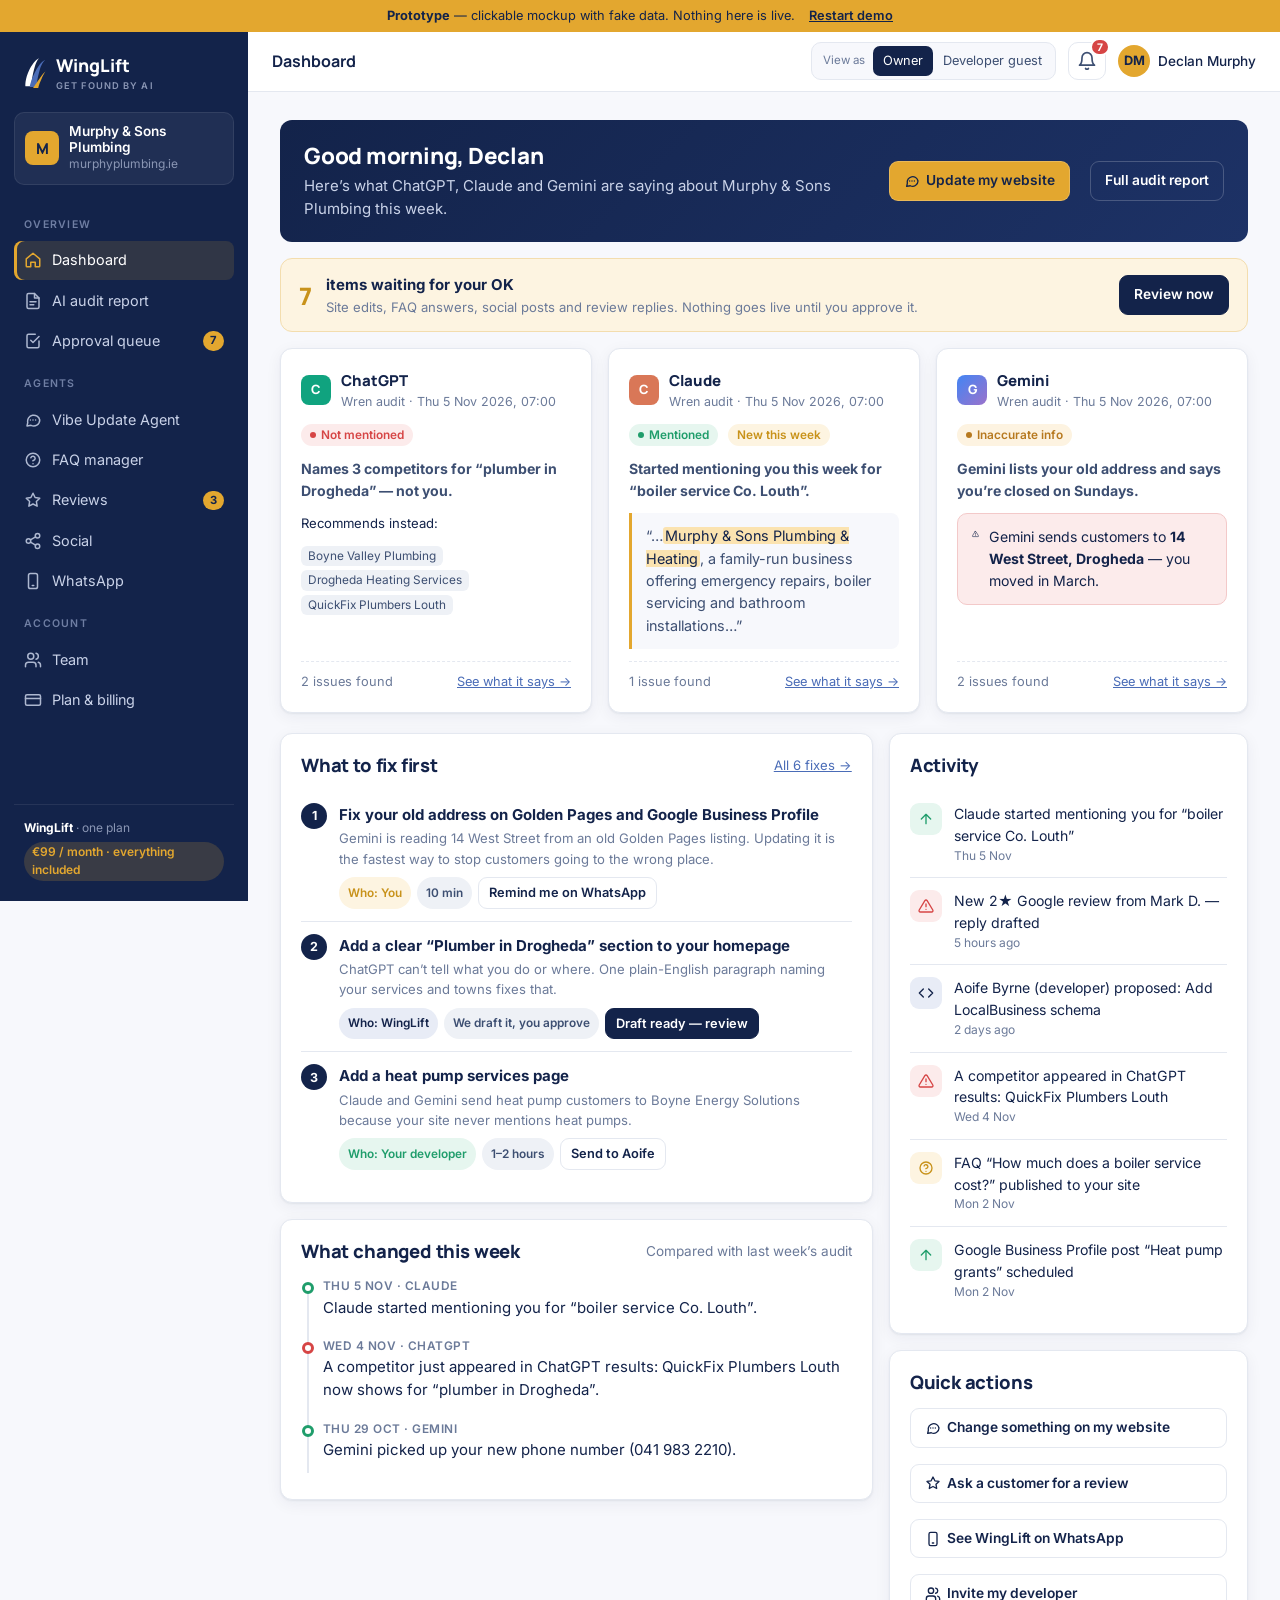
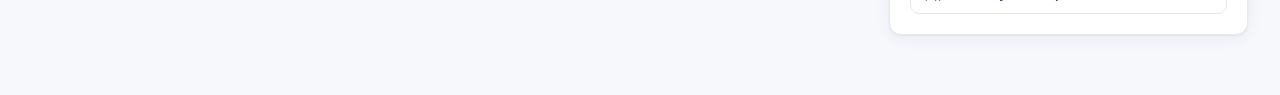
==== index.html @ 575d3818 "WingLift dashboard prototype (moved from winglift-website) Co-Authored-By: Devin AI <158243242+devin" ====
<!DOCTYPE html>
<html lang="en">
<head>
<meta charset="UTF-8">
<meta name="viewport" content="width=device-width, initial-scale=1.0">
<title>WingLift Dashboard — Prototype</title>
<meta name="robots" content="noindex, nofollow">
<meta name="description" content="Clickable prototype of the WingLift business-owner dashboard. Fake data, no backend.">
<link rel="preconnect" href="https://fonts.googleapis.com">
<link rel="stylesheet" href="https://fonts.googleapis.com/css2?family=Inter:ital,wght@0,300;0,400;0,500;0,600;0,700;1,400&family=Manrope:wght@600;700;800&display=swap">
<link rel="icon" href="data:,">
<link rel="stylesheet" href="styles.css">
</head>
<body>

<div class="proto-banner">
  <strong>Prototype</strong> — clickable mockup with fake data. Nothing here is live.
  <a href="#/home" data-reset>Restart demo</a>
</div>

<div class="shell">
  <aside class="sidebar" id="sidebar">
    <a href="#/home" class="brand">
      <svg viewBox="0 0 56 72" xmlns="http://www.w3.org/2000/svg" aria-hidden="true">
        <path d="M8 68 C8 68 6 52 18 28 C26 12 36 4 40 2 C40 2 34 8 30 22 C24 42 22 62 22 68 Z" fill="#FFFFFF"/>
        <path d="M18 70 C18 70 20 54 32 32 C40 16 50 8 54 6 C54 6 46 14 42 28 C36 48 34 66 34 70 Z" fill="#4A6CB7"/>
        <path d="M26 72 C26 72 34 60 44 46 C50 38 56 32 56 32 C56 32 50 40 46 50 C40 62 38 72 38 72 Z" fill="#E3A72F"/>
      </svg>
      <span>
        <span class="brand-word">WingLift</span>
        <span class="brand-tag">Get found by AI</span>
      </span>
    </a>

    <div class="biz-switch">
      <div class="biz-avatar">M</div>
      <div>
        <div class="biz-name">Murphy &amp; Sons Plumbing</div>
        <div class="biz-site">murphyplumbing.ie</div>
      </div>
    </div>

    <nav class="side-nav" id="sideNav"></nav>

    <div class="side-foot" id="sideFoot"></div>
  </aside>

  <div class="main">
    <header class="topbar">
      <button class="icon-btn menu-btn" id="menuBtn" aria-label="Open menu">
        <svg width="20" height="20" viewBox="0 0 24 24" fill="none" stroke="currentColor" stroke-width="2" stroke-linecap="round"><path d="M3 6h18M3 12h18M3 18h18"/></svg>
      </button>
      <div class="topbar-title" id="topbarTitle">Dashboard</div>
      <div class="topbar-right">
        <div class="role-switch" role="group" aria-label="View as">
          <span class="role-label">View as</span>
          <button data-role="owner" class="active">Owner</button>
          <button data-role="dev">Developer guest</button>
        </div>
        <a href="#/approvals" class="icon-btn bell owner-only" aria-label="Pending approvals">
          <svg width="20" height="20" viewBox="0 0 24 24" fill="none" stroke="currentColor" stroke-width="2" stroke-linecap="round" stroke-linejoin="round"><path d="M18 8a6 6 0 0 0-12 0c0 7-3 9-3 9h18s-3-2-3-9"/><path d="M13.7 21a2 2 0 0 1-3.4 0"/></svg>
          <span class="dot-badge" data-badge="approvals"></span>
        </a>
        <div class="user-chip" id="userChip"></div>
      </div>
    </header>

    <main class="content" id="app" tabindex="-1"></main>
  </div>
</div>

<div class="modal-backdrop" id="modal" hidden>
  <div class="modal" role="dialog" aria-modal="true" id="modalBody"></div>
</div>
<div class="toast-wrap" id="toasts" aria-live="polite"></div>

<script src="data.js"></script>
<script src="app.js"></script>
</body>
</html>
---- styles.css ----
/* WingLift dashboard prototype — brand: navy #13234A, gold #E3A72F, Inter + Manrope */
:root {
  --navy: #13234A;
  --navy-80: #2B3D6B;
  --navy-deep: #0D1830;
  --steel: #4A6CB7;
  --gold: #E3A72F;
  --gold-dk: #C8921A;
  --gold-soft: #FDF4E1;
  --bg: #FFFFFF;
  --surface: #F7F8FC;
  --border: #E4E8F0;
  --muted: #6B7A99;
  --fg: #13234A;
  --fg-soft: #3D4F72;
  --green: #1F9D6B;
  --green-soft: #E6F6EF;
  --red: #D64545;
  --red-soft: #FCEBEB;
  --amber: #B7791F;
  --amber-soft: #FDF3E1;
  --grey-soft: #EEF1F6;
  --radius: 12px;
  --shadow: 0 1px 2px rgba(19,35,74,.06), 0 4px 16px rgba(19,35,74,.06);
  --sidebar-w: 248px;
}

*, *::before, *::after { box-sizing: border-box; margin: 0; padding: 0; }
html, body { height: 100%; }
body {
  font-family: 'Inter', system-ui, sans-serif;
  font-size: 15px;
  line-height: 1.55;
  color: var(--fg);
  background: var(--surface);
  -webkit-font-smoothing: antialiased;
}
h1, h2, h3, h4 { font-family: 'Manrope', sans-serif; letter-spacing: -0.01em; line-height: 1.25; }
h1 { font-size: 1.6rem; font-weight: 800; }
h2 { font-size: 1.15rem; font-weight: 800; }
h3 { font-size: 1rem; font-weight: 700; }
a { color: var(--steel); }
button { font: inherit; cursor: pointer; }
input, textarea, select { font: inherit; color: inherit; }
[hidden] { display: none !important; }

/* ── Prototype banner ── */
.proto-banner {
  background: var(--gold);
  color: var(--navy);
  font-size: .8rem;
  text-align: center;
  padding: 6px 12px;
  position: sticky; top: 0; z-index: 60;
}
.proto-banner a { color: var(--navy); font-weight: 600; margin-left: 10px; }

/* ── Shell ── */
.shell { display: flex; min-height: calc(100vh - 31px); }
.sidebar {
  width: var(--sidebar-w);
  flex-shrink: 0;
  background: var(--navy);
  color: #fff;
  display: flex; flex-direction: column;
  padding: 20px 14px;
  position: sticky; top: 31px;
  height: calc(100vh - 31px);
  overflow-y: auto;
}
.brand { display: flex; align-items: center; gap: 10px; color: #fff; text-decoration: none; padding: 0 8px 18px; }
.brand svg { width: 24px; height: 31px; }
.brand-word { font-family: 'Manrope', sans-serif; font-weight: 800; font-size: 1.1rem; display: block; }
.brand-tag { font-size: .58rem; letter-spacing: .12em; text-transform: uppercase; color: #8A96B4; font-weight: 600; display: block; }
.biz-switch {
  display: flex; gap: 10px; align-items: center;
  background: rgba(255,255,255,.06);
  border: 1px solid rgba(255,255,255,.08);
  border-radius: 10px; padding: 10px; margin-bottom: 18px;
}
.biz-avatar {
  width: 34px; height: 34px; border-radius: 8px;
  background: var(--gold); color: var(--navy);
  font-family: 'Manrope', sans-serif; font-weight: 800;
  display: grid; place-items: center; flex-shrink: 0;
}
.biz-name { font-size: .85rem; font-weight: 600; line-height: 1.2; }
.biz-site { font-size: .75rem; color: #8A96B4; }
.side-nav { display: flex; flex-direction: column; gap: 2px; flex: 1; }
.side-nav .group { font-size: .66rem; letter-spacing: .12em; text-transform: uppercase; color: #6F7EA3; padding: 14px 10px 6px; font-weight: 600; }
.side-nav a {
  display: flex; align-items: center; gap: 10px;
  color: #C9D2E8; text-decoration: none;
  padding: 8px 10px; border-radius: 8px; font-size: .9rem;
}
.side-nav a svg { width: 18px; height: 18px; flex-shrink: 0; opacity: .85; }
.side-nav a:hover { background: rgba(255,255,255,.06); color: #fff; }
.side-nav a.active { background: rgba(227,167,47,.14); color: #fff; box-shadow: inset 3px 0 0 var(--gold); }
.side-nav a.active svg { color: var(--gold); opacity: 1; }
.side-nav .count {
  margin-left: auto; background: var(--gold); color: var(--navy);
  font-size: .7rem; font-weight: 700; border-radius: 99px; padding: 1px 7px; min-width: 20px; text-align: center;
}
.side-nav .count:empty, .side-nav .count[data-zero] { display: none; }
.side-foot { font-size: .75rem; color: #8A96B4; padding: 14px 10px 0; border-top: 1px solid rgba(255,255,255,.08); margin-top: 14px; }
.side-foot strong { color: #fff; }
.side-foot .plan-pill { display: inline-block; background: rgba(227,167,47,.18); color: var(--gold); border-radius: 99px; padding: 1px 8px; font-weight: 600; margin-top: 4px; }

.main { flex: 1; min-width: 0; display: flex; flex-direction: column; }
.topbar {
  height: 60px; background: #fff; border-bottom: 1px solid var(--border);
  display: flex; align-items: center; gap: 12px; padding: 0 24px;
  position: sticky; top: 31px; z-index: 40;
}
.topbar-title { font-family: 'Manrope', sans-serif; font-weight: 700; font-size: 1rem; }
.topbar-right { margin-left: auto; display: flex; align-items: center; gap: 12px; }
.icon-btn {
  position: relative; width: 38px; height: 38px; border-radius: 10px;
  display: grid; place-items: center; border: 1px solid var(--border);
  background: #fff; color: var(--fg-soft); text-decoration: none;
}
.icon-btn:hover { background: var(--surface); }
.menu-btn { display: none; }
.dot-badge {
  position: absolute; top: -5px; right: -5px;
  background: var(--red); color: #fff; font-size: .65rem; font-weight: 700;
  border-radius: 99px; min-width: 18px; height: 18px; padding: 0 5px;
  display: grid; place-items: center; border: 2px solid #fff;
}
.dot-badge[data-zero] { display: none; }
.role-switch { display: flex; align-items: center; background: var(--surface); border: 1px solid var(--border); border-radius: 10px; padding: 3px; }
.role-label { font-size: .72rem; color: var(--muted); padding: 0 8px; }
.role-switch button { border: 0; background: transparent; padding: 5px 10px; border-radius: 7px; font-size: .8rem; color: var(--fg-soft); }
.role-switch button.active { background: var(--navy); color: #fff; }
.user-chip { display: flex; align-items: center; gap: 8px; font-size: .85rem; font-weight: 500; }
.user-chip .av { width: 32px; height: 32px; border-radius: 50%; display: grid; place-items: center; font-weight: 700; font-size: .8rem; }

.content { padding: 28px 32px 60px; max-width: 1240px; width: 100%; outline: none; }
.page-head { display: flex; align-items: flex-end; justify-content: space-between; gap: 16px; margin-bottom: 22px; flex-wrap: wrap; }
.page-head p { color: var(--muted); margin-top: 4px; }

/* ── Generic ── */
.card { background: #fff; border: 1px solid var(--border); border-radius: var(--radius); padding: 20px; box-shadow: var(--shadow); }
.card + .card { margin-top: 16px; }
.grid > .card + .card { margin-top: 0; }
.card-head { display: flex; align-items: center; justify-content: space-between; gap: 12px; margin-bottom: 14px; }
.card-head .sub { color: var(--muted); font-size: .85rem; }
.grid { display: grid; gap: 16px; }
.g-3 { grid-template-columns: repeat(3, minmax(0,1fr)); }
.g-2 { grid-template-columns: repeat(2, minmax(0,1fr)); }
.g-main { grid-template-columns: minmax(0, 1.65fr) minmax(0, 1fr); align-items: start; }
.stack > * + * { margin-top: 16px; }
.muted { color: var(--muted); }
.small { font-size: .82rem; }
.tiny { font-size: .74rem; }
.mt-1 { margin-top: 6px; } .mt-2 { margin-top: 12px; } .mt-3 { margin-top: 20px; } .mt-4 { margin-top: 28px; }
.row { display: flex; align-items: center; gap: 10px; flex-wrap: wrap; }
.spacer { flex: 1; }
hr.sep { border: 0; border-top: 1px solid var(--border); margin: 16px 0; }

.btn {
  display: inline-flex; align-items: center; justify-content: center; gap: 6px;
  border: 1px solid var(--border); background: #fff; color: var(--fg);
  border-radius: 9px; padding: 8px 14px; font-size: .86rem; font-weight: 600;
  text-decoration: none; white-space: nowrap; transition: background .15s, border-color .15s;
}
.btn:hover { background: var(--surface); }
.btn svg { width: 16px; height: 16px; }
.btn-primary { background: var(--navy); border-color: var(--navy); color: #fff; }
.btn-primary:hover { background: var(--navy-80); }
.btn-gold { background: var(--gold); border-color: var(--gold); color: var(--navy); }
.btn-gold:hover { background: var(--gold-dk); }
.btn-green { background: var(--green); border-color: var(--green); color: #fff; }
.btn-green:hover { background: #188459; }
.btn-ghost { border-color: transparent; background: transparent; color: var(--fg-soft); }
.btn-danger { color: var(--red); }
.btn-sm { padding: 5px 10px; font-size: .8rem; }
.btn[disabled] { opacity: .45; cursor: not-allowed; }

.chip {
  display: inline-flex; align-items: center; gap: 5px;
  font-size: .74rem; font-weight: 600; border-radius: 99px; padding: 2px 9px;
  background: var(--grey-soft); color: var(--fg-soft); white-space: nowrap;
}
.chip::before { content: ""; width: 6px; height: 6px; border-radius: 50%; background: currentColor; }
.chip.no-dot::before { display: none; }
.chip-green { background: var(--green-soft); color: var(--green); }
.chip-red { background: var(--red-soft); color: var(--red); }
.chip-amber { background: var(--amber-soft); color: var(--amber); }
.chip-navy { background: #E8ECF6; color: var(--navy); }
.chip-gold { background: var(--gold-soft); color: var(--gold-dk); }

.alert { border-radius: 10px; padding: 12px 14px; font-size: .88rem; display: flex; gap: 10px; align-items: flex-start; }
.alert-gold { background: var(--gold-soft); border: 1px solid #F3DDAE; }
.alert-red { background: var(--red-soft); border: 1px solid #F3C9C9; }
.alert-green { background: var(--green-soft); border: 1px solid #BFE6D4; }
.alert-navy { background: #EDF1FA; border: 1px solid #D6DEF0; }

.ai-badge {
  width: 30px; height: 30px; border-radius: 8px; color: #fff;
  font-family: 'Manrope', sans-serif; font-weight: 800; font-size: .8rem;
  display: grid; place-items: center; flex-shrink: 0;
}
.ai-chatgpt { background: #10A37F; }
.ai-claude { background: #D97757; }
.ai-gemini { background: linear-gradient(135deg, #4285F4, #9B72CB); }

.quote {
  border-left: 3px solid var(--gold); background: var(--surface);
  padding: 12px 14px; border-radius: 0 8px 8px 0; font-size: .9rem; color: var(--fg-soft);
}
.quote mark { background: #FBE3B0; color: var(--navy); padding: 0 2px; border-radius: 3px; }
.quote mark.bad { background: #F7CFCF; }
.quote .src { display: block; font-size: .74rem; color: var(--muted); margin-top: 8px; font-style: normal; }

.tabs { display: flex; gap: 4px; border-bottom: 1px solid var(--border); margin-bottom: 18px; overflow-x: auto; }
.tabs button {
  border: 0; background: transparent; padding: 10px 14px; font-size: .88rem; font-weight: 600;
  color: var(--muted); border-bottom: 2px solid transparent; margin-bottom: -1px; white-space: nowrap;
  display: inline-flex; align-items: center; gap: 8px;
}
.tabs button.active { color: var(--navy); border-bottom-color: var(--gold); }
.tabs .count { background: var(--grey-soft); border-radius: 99px; font-size: .7rem; padding: 0 7px; }

.field { display: flex; flex-direction: column; gap: 5px; margin-bottom: 12px; }
.field label { font-size: .8rem; font-weight: 600; color: var(--fg-soft); }
.input, .textarea, .select {
  border: 1px solid var(--border); border-radius: 9px; padding: 9px 12px; background: #fff; width: 100%;
}
.textarea { resize: vertical; min-height: 80px; line-height: 1.5; }
.input:focus, .textarea:focus, .select:focus { outline: 2px solid rgba(227,167,47,.5); border-color: var(--gold); }

.list-plain { list-style: none; }
.list-plain li + li { border-top: 1px solid var(--border); }

/* ── Dashboard ── */
.hero-card {
  background: linear-gradient(135deg, var(--navy) 0%, #1D3266 100%); color: #fff;
  border-radius: var(--radius); padding: 22px 24px; display: flex; gap: 20px; align-items: center; flex-wrap: wrap;
}
.hero-card h1 { color: #fff; font-size: 1.4rem; }
.hero-card p { color: #C9D2E8; margin-top: 4px; }
.hero-card .btn { border-color: rgba(255,255,255,.2); }
.ai-card { display: flex; flex-direction: column; gap: 12px; }
.ai-card .top { display: flex; align-items: center; gap: 10px; }
.ai-card .name { font-family: 'Manrope', sans-serif; font-weight: 800; }
.ai-card .q { font-size: .78rem; color: var(--muted); }
.ai-card .line { font-size: .88rem; color: var(--fg-soft); }
.ai-card .foot { margin-top: auto; padding-top: 10px; border-top: 1px dashed var(--border); font-size: .8rem; display: flex; justify-content: space-between; align-items: center; }

.feed li { display: flex; gap: 12px; padding: 12px 0; }
.feed .ico { width: 32px; height: 32px; border-radius: 9px; display: grid; place-items: center; flex-shrink: 0; }
.feed .ico svg { width: 16px; height: 16px; }
.feed .t { font-size: .88rem; }
.feed .when { font-size: .75rem; color: var(--muted); }
.ico-green { background: var(--green-soft); color: var(--green); }
.ico-red { background: var(--red-soft); color: var(--red); }
.ico-gold { background: var(--gold-soft); color: var(--gold-dk); }
.ico-navy { background: #E8ECF6; color: var(--navy); }

.fix-item { display: flex; gap: 12px; padding: 12px 0; align-items: flex-start; }
.fix-num {
  width: 26px; height: 26px; border-radius: 50%; background: var(--navy); color: #fff;
  font-size: .78rem; font-weight: 700; display: grid; place-items: center; flex-shrink: 0;
}
.fix-item .why { font-size: .82rem; color: var(--muted); margin-top: 2px; }
.fix-item .acts { margin-top: 8px; display: flex; gap: 6px; flex-wrap: wrap; }

.approve-strip {
  display: flex; align-items: center; gap: 14px; background: var(--gold-soft); border: 1px solid #F3DDAE;
  border-radius: var(--radius); padding: 14px 18px; margin: 16px 0;
}
.approve-strip .big { font-family: 'Manrope', sans-serif; font-weight: 800; font-size: 1.5rem; color: var(--gold-dk); }

/* ── Chat (Vibe agent) ── */
.chat-wrap { display: grid; grid-template-columns: minmax(0,1fr) 300px; gap: 16px; align-items: start; }
.chat {
  background: #fff; border: 1px solid var(--border); border-radius: var(--radius); box-shadow: var(--shadow);
  display: flex; flex-direction: column; height: calc(100vh - 220px); min-height: 520px;
}
.chat-head { padding: 14px 18px; border-bottom: 1px solid var(--border); display: flex; align-items: center; gap: 10px; }
.agent-av { width: 34px; height: 34px; border-radius: 10px; background: var(--navy); display: grid; place-items: center; }
.agent-av svg { width: 16px; height: 20px; }
.chat-log { flex: 1; overflow-y: auto; padding: 18px; display: flex; flex-direction: column; gap: 12px; background: var(--surface); }
.msg { max-width: 78%; padding: 10px 14px; border-radius: 14px; font-size: .9rem; }
.msg.agent { background: #fff; border: 1px solid var(--border); align-self: flex-start; border-bottom-left-radius: 4px; }
.msg.user { background: var(--navy); color: #fff; align-self: flex-end; border-bottom-right-radius: 4px; }
.msg.wide { max-width: 92%; width: 92%; }
.typing span { display: inline-block; width: 6px; height: 6px; background: var(--muted); border-radius: 50%; margin: 0 2px; animation: blink 1s infinite; }
.typing span:nth-child(2) { animation-delay: .15s; } .typing span:nth-child(3) { animation-delay: .3s; }
@keyframes blink { 0%,80%,100% { opacity: .25; } 40% { opacity: 1; } }
.chat-input { border-top: 1px solid var(--border); padding: 12px; display: flex; gap: 8px; align-items: center; }
.chat-input .input { border-radius: 99px; padding: 10px 16px; }
.suggests { display: flex; gap: 6px; flex-wrap: wrap; padding: 0 12px 12px; }
.suggest { border: 1px dashed var(--gold); background: var(--gold-soft); color: var(--navy); border-radius: 99px; padding: 4px 12px; font-size: .8rem; }
.suggest:hover { background: #FBE8C2; }
.diff { border: 1px solid var(--border); border-radius: 10px; overflow: hidden; margin-top: 10px; font-size: .86rem; }
.diff-row { display: grid; grid-template-columns: 90px 1fr 1fr; border-top: 1px solid var(--border); }
.diff-row:first-child { border-top: 0; }
.diff-row > div { padding: 8px 10px; }
.diff-row.head > div { background: var(--surface); font-size: .72rem; text-transform: uppercase; letter-spacing: .06em; color: var(--muted); font-weight: 600; }
.diff .old { background: #FDF0F0; color: #9B2C2C; text-decoration: line-through; text-decoration-color: rgba(155,44,44,.5); }
.diff .new { background: #EEF9F3; color: #19603F; font-weight: 600; }
.diff .day { font-weight: 600; }
.site-preview { border: 1px solid var(--border); border-radius: 10px; margin-top: 10px; overflow: hidden; }
.site-preview .bar { background: var(--surface); padding: 6px 10px; font-size: .72rem; color: var(--muted); display: flex; gap: 6px; align-items: center; border-bottom: 1px solid var(--border); }
.site-preview .bar i { width: 8px; height: 8px; border-radius: 50%; background: #D7DCE6; display: inline-block; }
.site-preview .body { padding: 12px 14px; font-size: .84rem; }
.hours-tbl { width: 100%; border-collapse: collapse; }
.hours-tbl td { padding: 3px 0; border-bottom: 1px dotted var(--border); }
.hours-tbl td:last-child { text-align: right; }
.hours-tbl tr.changed td { background: #FFF8E6; font-weight: 700; }
.steps { list-style: none; margin-top: 8px; }
.steps li { display: flex; gap: 8px; align-items: center; font-size: .85rem; padding: 3px 0; color: var(--muted); }
.steps li.done { color: var(--fg); }
.steps li .s { width: 16px; height: 16px; border-radius: 50%; border: 2px solid var(--border); flex-shrink: 0; }
.steps li.done .s { background: var(--green); border-color: var(--green); }
.steps li.run .s { border-color: var(--gold); border-top-color: transparent; animation: spin .7s linear infinite; }
@keyframes spin { to { transform: rotate(360deg); } }
.code {
  font-family: ui-monospace, SFMono-Regular, Menlo, Consolas, monospace; font-size: .78rem;
  background: var(--navy-deep); color: #D8E0F5; border-radius: 8px; padding: 10px 12px; white-space: pre-wrap; word-break: break-word;
}
.seg { display: inline-flex; border: 1px solid var(--border); border-radius: 9px; padding: 2px; background: var(--surface); }
.seg button { border: 0; background: transparent; padding: 5px 10px; border-radius: 7px; font-size: .8rem; color: var(--fg-soft); }
.seg button.active { background: #fff; color: var(--navy); box-shadow: 0 1px 2px rgba(0,0,0,.08); font-weight: 600; }

/* ── Approval queue ── */
.q-card { display: grid; grid-template-columns: 40px minmax(0,1fr); gap: 14px; transition: opacity .3s, transform .3s; }
.q-card.leaving { opacity: 0; transform: translateX(30px); }
.q-ico { width: 40px; height: 40px; border-radius: 10px; display: grid; place-items: center; }
.q-ico svg { width: 18px; height: 18px; }
.q-meta { display: flex; gap: 8px; align-items: center; flex-wrap: wrap; font-size: .78rem; color: var(--muted); }
.q-body { margin-top: 8px; font-size: .9rem; }
.q-acts { margin-top: 12px; display: flex; gap: 8px; flex-wrap: wrap; }
.empty { text-align: center; padding: 48px 20px; color: var(--muted); }
.empty .big { font-size: 2rem; }

/* ── FAQ ── */
.allowance { display: flex; align-items: center; gap: 16px; }
.pips { display: flex; gap: 6px; }
.pip { width: 34px; height: 10px; border-radius: 99px; background: var(--gold); }
.pip.used { background: var(--border); }
.faq-slot { display: grid; grid-template-columns: 34px minmax(0,1fr) auto; gap: 14px; align-items: start; }
.slot-n { width: 34px; height: 34px; border-radius: 9px; background: #E8ECF6; color: var(--navy); font-weight: 800; display: grid; place-items: center; font-family: 'Manrope', sans-serif; }
.faq-slot.empty-slot { border-style: dashed; background: #FCFCFE; }
.faq-q { font-weight: 600; }
.faq-a { color: var(--fg-soft); font-size: .9rem; margin-top: 4px; }

/* ── Reviews ── */
.stars { color: var(--gold); letter-spacing: 1px; font-size: .95rem; }
.stars .off { color: #D7DCE6; }
.review { border-left: 3px solid transparent; }
.review.flagged { border-left-color: var(--red); }
.reply-box { background: var(--surface); border: 1px solid var(--border); border-radius: 10px; padding: 12px; margin-top: 12px; }
.reply-box .lbl { font-size: .74rem; font-weight: 700; text-transform: uppercase; letter-spacing: .06em; color: var(--muted); margin-bottom: 6px; display: flex; gap: 6px; align-items: center; }
.qr { width: 150px; height: 150px; background: #fff; padding: 8px; border: 1px solid var(--border); border-radius: 10px; }
.qr svg { width: 100%; height: 100%; display: block; }
.rr-preview { background: #E7FFDB; border-radius: 10px; padding: 10px 12px; font-size: .86rem; white-space: pre-line; border: 1px solid #CDEFBF; }

/* ── Social ── */
.post-card .plat { display: flex; align-items: center; gap: 8px; font-weight: 700; font-size: .88rem; }
.plat-ico { width: 26px; height: 26px; border-radius: 7px; color: #fff; display: grid; place-items: center; font-size: .72rem; font-weight: 800; }
.p-meta { background: #1877F2; } .p-li { background: #0A66C2; } .p-gbp { background: #34A853; }
.post-preview { border: 1px solid var(--border); border-radius: 10px; margin-top: 12px; overflow: hidden; }
.post-preview .ph { padding: 10px 12px; display: flex; gap: 8px; align-items: center; font-size: .82rem; }
.post-preview .ph .biz-avatar { width: 30px; height: 30px; font-size: .8rem; }
.post-preview .pt { padding: 0 12px 10px; font-size: .88rem; white-space: pre-line; }
.post-img { height: 150px; display: grid; place-items: center; color: #fff; font-family: 'Manrope', sans-serif; font-weight: 800; font-size: 1.05rem; text-align: center; padding: 16px; }
.week { display: grid; grid-template-columns: repeat(7, minmax(0,1fr)); gap: 8px; }
.day-col { background: var(--surface); border: 1px solid var(--border); border-radius: 10px; padding: 8px; min-height: 92px; }
.day-col .dn { font-size: .72rem; color: var(--muted); font-weight: 600; text-transform: uppercase; }
.day-col .dd { font-family: 'Manrope', sans-serif; font-weight: 800; }
.day-col.today { border-color: var(--gold); background: var(--gold-soft); }
.slot-pill { display: block; font-size: .7rem; border-radius: 6px; padding: 2px 6px; margin-top: 4px; color: #fff; overflow: hidden; text-overflow: ellipsis; white-space: nowrap; }

/* ── WhatsApp ── */
.phones { display: flex; gap: 28px; flex-wrap: wrap; justify-content: center; }
.phone-col { display: flex; flex-direction: column; align-items: center; gap: 10px; }
.phone-col h3 { text-align: center; }
.phone {
  width: 300px; height: 610px; border-radius: 42px; background: #111; padding: 12px; box-shadow: 0 20px 50px rgba(19,35,74,.25); position: relative;
}
.phone::before { content: ""; position: absolute; top: 18px; left: 50%; transform: translateX(-50%); width: 90px; height: 22px; background: #111; border-radius: 99px; z-index: 3; }
.screen { width: 100%; height: 100%; border-radius: 32px; overflow: hidden; display: flex; flex-direction: column; background: #EFE7DD; }
.wa-status { height: 40px; background: #075E54; color: #fff; font-size: .7rem; display: flex; justify-content: space-between; align-items: flex-end; padding: 0 22px 4px; }
.wa-head { background: #075E54; color: #fff; display: flex; align-items: center; gap: 8px; padding: 8px 12px; }
.wa-head .av { width: 32px; height: 32px; border-radius: 50%; background: var(--navy); display: grid; place-items: center; }
.wa-head .av svg { width: 14px; height: 18px; }
.wa-head .nm { font-size: .88rem; font-weight: 600; line-height: 1.1; }
.wa-head .st { font-size: .68rem; opacity: .8; }
.wa-body {
  flex: 1; overflow-y: auto; padding: 10px; display: flex; flex-direction: column; gap: 6px;
  background-color: #EFE7DD;
  background-image: radial-gradient(rgba(0,0,0,.035) 1px, transparent 1px); background-size: 14px 14px;
}
.wa-body > *, .chat-log > * { flex-shrink: 0; }
.wa-day { align-self: center; background: #E1F2FB; color: #54656F; font-size: .66rem; border-radius: 6px; padding: 2px 8px; margin: 4px 0; }
.wa-msg { max-width: 86%; background: #fff; border-radius: 8px; padding: 6px 8px 4px; font-size: .78rem; line-height: 1.4; box-shadow: 0 1px 1px rgba(0,0,0,.08); align-self: flex-start; }
.wa-msg.out { background: #D9FDD3; align-self: flex-end; }
.wa-msg .tm { display: block; text-align: right; font-size: .6rem; color: #8696A0; margin-top: 2px; }
.wa-msg b { font-weight: 700; }
.wa-tpl { padding: 0; overflow: hidden; }
.wa-tpl .tb { padding: 6px 8px 4px; }
.wa-tpl .hdr { font-weight: 700; margin-bottom: 2px; }
.wa-btns { border-top: 1px solid #E9EDEF; display: flex; flex-direction: column; }
.wa-btns button { border: 0; background: #fff; color: #027EB5; font-size: .78rem; font-weight: 500; padding: 7px; border-top: 1px solid #E9EDEF; }
.wa-btns button:first-child { border-top: 0; }
.wa-btns button:hover { background: #F5F6F6; }
.wa-btns button[disabled] { color: #B0B8BE; cursor: default; }
.wa-input { background: #F0F2F5; padding: 8px; display: flex; gap: 6px; align-items: center; }
.wa-input input { flex: 1; border: 0; border-radius: 99px; padding: 8px 12px; font-size: .78rem; background: #fff; }
.wa-input button { width: 34px; height: 34px; border-radius: 50%; border: 0; background: #00A884; color: #fff; display: grid; place-items: center; }

/* ── Team ── */
.member { display: flex; align-items: center; gap: 12px; padding: 12px 0; }
.member .av { width: 38px; height: 38px; border-radius: 50%; display: grid; place-items: center; font-weight: 700; color: #fff; flex-shrink: 0; }
.perm-tbl { width: 100%; border-collapse: collapse; font-size: .86rem; }
.perm-tbl th, .perm-tbl td { padding: 9px 10px; border-bottom: 1px solid var(--border); text-align: left; }
.perm-tbl th { font-size: .72rem; text-transform: uppercase; letter-spacing: .06em; color: var(--muted); }
.perm-tbl td.c, .perm-tbl th.c { text-align: center; }
.yes { color: var(--green); font-weight: 700; } .no { color: #B6BFD0; }
.kv { display: grid; grid-template-columns: 170px minmax(0,1fr); gap: 8px 14px; font-size: .87rem; }
.kv dt { color: var(--muted); }
.kv dd { font-weight: 500; }
.log-tbl { width: 100%; border-collapse: collapse; font-size: .84rem; }
.log-tbl td, .log-tbl th { padding: 8px 6px; border-bottom: 1px solid var(--border); text-align: left; vertical-align: top; }
.log-tbl th { font-size: .72rem; text-transform: uppercase; color: var(--muted); letter-spacing: .06em; }
.mono { font-family: ui-monospace, SFMono-Regular, Menlo, Consolas, monospace; font-size: .8rem; }
.dev-banner { background: #EDF1FA; border: 1px solid #D6DEF0; border-radius: var(--radius); padding: 12px 16px; display: flex; gap: 12px; align-items: center; margin-bottom: 18px; font-size: .88rem; }

/* ── Audit report ── */
.ai-tabs { display: grid; grid-template-columns: repeat(3, minmax(0,1fr)); gap: 10px; margin-bottom: 18px; }
.ai-tab { text-align: left; border: 1px solid var(--border); background: #fff; border-radius: 12px; padding: 12px 14px; display: flex; gap: 10px; align-items: center; }
.ai-tab.active { border-color: var(--navy); box-shadow: 0 0 0 2px rgba(19,35,74,.12); }
.ai-tab .n { font-family: 'Manrope', sans-serif; font-weight: 800; }
.cmp-tbl { width: 100%; border-collapse: collapse; font-size: .86rem; }
.cmp-tbl th, .cmp-tbl td { padding: 10px; border-bottom: 1px solid var(--border); text-align: left; vertical-align: top; }
.cmp-tbl th { font-size: .72rem; text-transform: uppercase; letter-spacing: .06em; color: var(--muted); }
.cmp-tbl .names { display: flex; flex-wrap: wrap; gap: 4px; }
.name-tag { font-size: .74rem; border-radius: 6px; padding: 1px 7px; background: var(--grey-soft); color: var(--fg-soft); }
.name-tag.you { background: var(--green-soft); color: var(--green); font-weight: 700; }
.name-tag.missing { background: var(--red-soft); color: var(--red); font-weight: 600; }
.timeline { list-style: none; position: relative; padding-left: 22px; }
.timeline::before { content: ""; position: absolute; left: 6px; top: 6px; bottom: 6px; width: 2px; background: var(--border); }
.timeline li { position: relative; padding: 0 0 18px; }
.timeline li::before { content: ""; position: absolute; left: -21px; top: 5px; width: 12px; height: 12px; border-radius: 50%; background: #fff; border: 3px solid var(--muted); }
.timeline li.good::before { border-color: var(--green); }
.timeline li.bad::before { border-color: var(--red); }
.timeline li.info::before { border-color: var(--gold); }
.timeline .d { font-size: .74rem; color: var(--muted); font-weight: 600; text-transform: uppercase; letter-spacing: .04em; }
.issue { display: flex; gap: 10px; padding: 10px 0; align-items: flex-start; }
.issue + .issue { border-top: 1px solid var(--border); }

/* ── Billing ── */
.price { font-family: 'Manrope', sans-serif; font-weight: 800; font-size: 2.4rem; color: var(--navy); }
.price small { font-size: 1rem; color: var(--muted); font-weight: 600; }
.incl { list-style: none; columns: 2; column-gap: 24px; }
.incl li { padding: 4px 0 4px 24px; position: relative; font-size: .9rem; break-inside: avoid; }
.incl li::before { content: "✓"; position: absolute; left: 0; color: var(--green); font-weight: 800; }

/* ── Modal & toast ── */
.modal-backdrop { position: fixed; inset: 0; background: rgba(13,24,48,.55); display: grid; place-items: center; z-index: 100; padding: 20px; }
.modal { background: #fff; border-radius: 16px; width: 100%; max-width: 520px; padding: 24px; box-shadow: 0 30px 60px rgba(0,0,0,.25); max-height: 90vh; overflow-y: auto; }
.modal h2 { margin-bottom: 4px; }
.modal-acts { display: flex; justify-content: flex-end; gap: 8px; margin-top: 18px; }
.check { display: flex; gap: 10px; align-items: flex-start; padding: 8px 0; font-size: .88rem; }
.check input { margin-top: 3px; accent-color: var(--navy); }
.check.locked { color: var(--muted); }
.toast-wrap { position: fixed; bottom: 20px; right: 20px; display: flex; flex-direction: column; gap: 8px; z-index: 120; }
.toast { background: var(--navy); color: #fff; padding: 11px 16px; border-radius: 10px; font-size: .86rem; box-shadow: 0 10px 30px rgba(0,0,0,.2); display: flex; gap: 8px; align-items: center; animation: tin .25s ease; max-width: 360px; }
.toast .ok { color: var(--gold); font-weight: 800; }
@keyframes tin { from { opacity: 0; transform: translateY(10px); } }

/* ── Responsive ── */
@media (max-width: 1100px) {
  .g-3 { grid-template-columns: 1fr 1fr; }
  .g-main, .chat-wrap { grid-template-columns: 1fr; }
  .role-label { display: none; }
}
@media (max-width: 860px) {
  .sidebar { position: fixed; left: 0; top: 31px; z-index: 80; transform: translateX(-100%); transition: transform .2s; box-shadow: 10px 0 30px rgba(0,0,0,.2); }
  .sidebar.open { transform: none; }
  .menu-btn { display: grid; }
  .content { padding: 20px 16px 60px; }
  .topbar { padding: 0 14px; }
  .g-3, .g-2, .ai-tabs { grid-template-columns: 1fr; }
  .user-chip .nm { display: none; }
  .week { grid-template-columns: repeat(4, minmax(0,1fr)); }
  .incl { columns: 1; }
  .kv { grid-template-columns: 1fr; }
  .msg { max-width: 92%; }
}
@media (max-width: 560px) {
  .topbar-title { display: none; }
  .role-switch button { padding: 5px 7px; font-size: .74rem; }
}
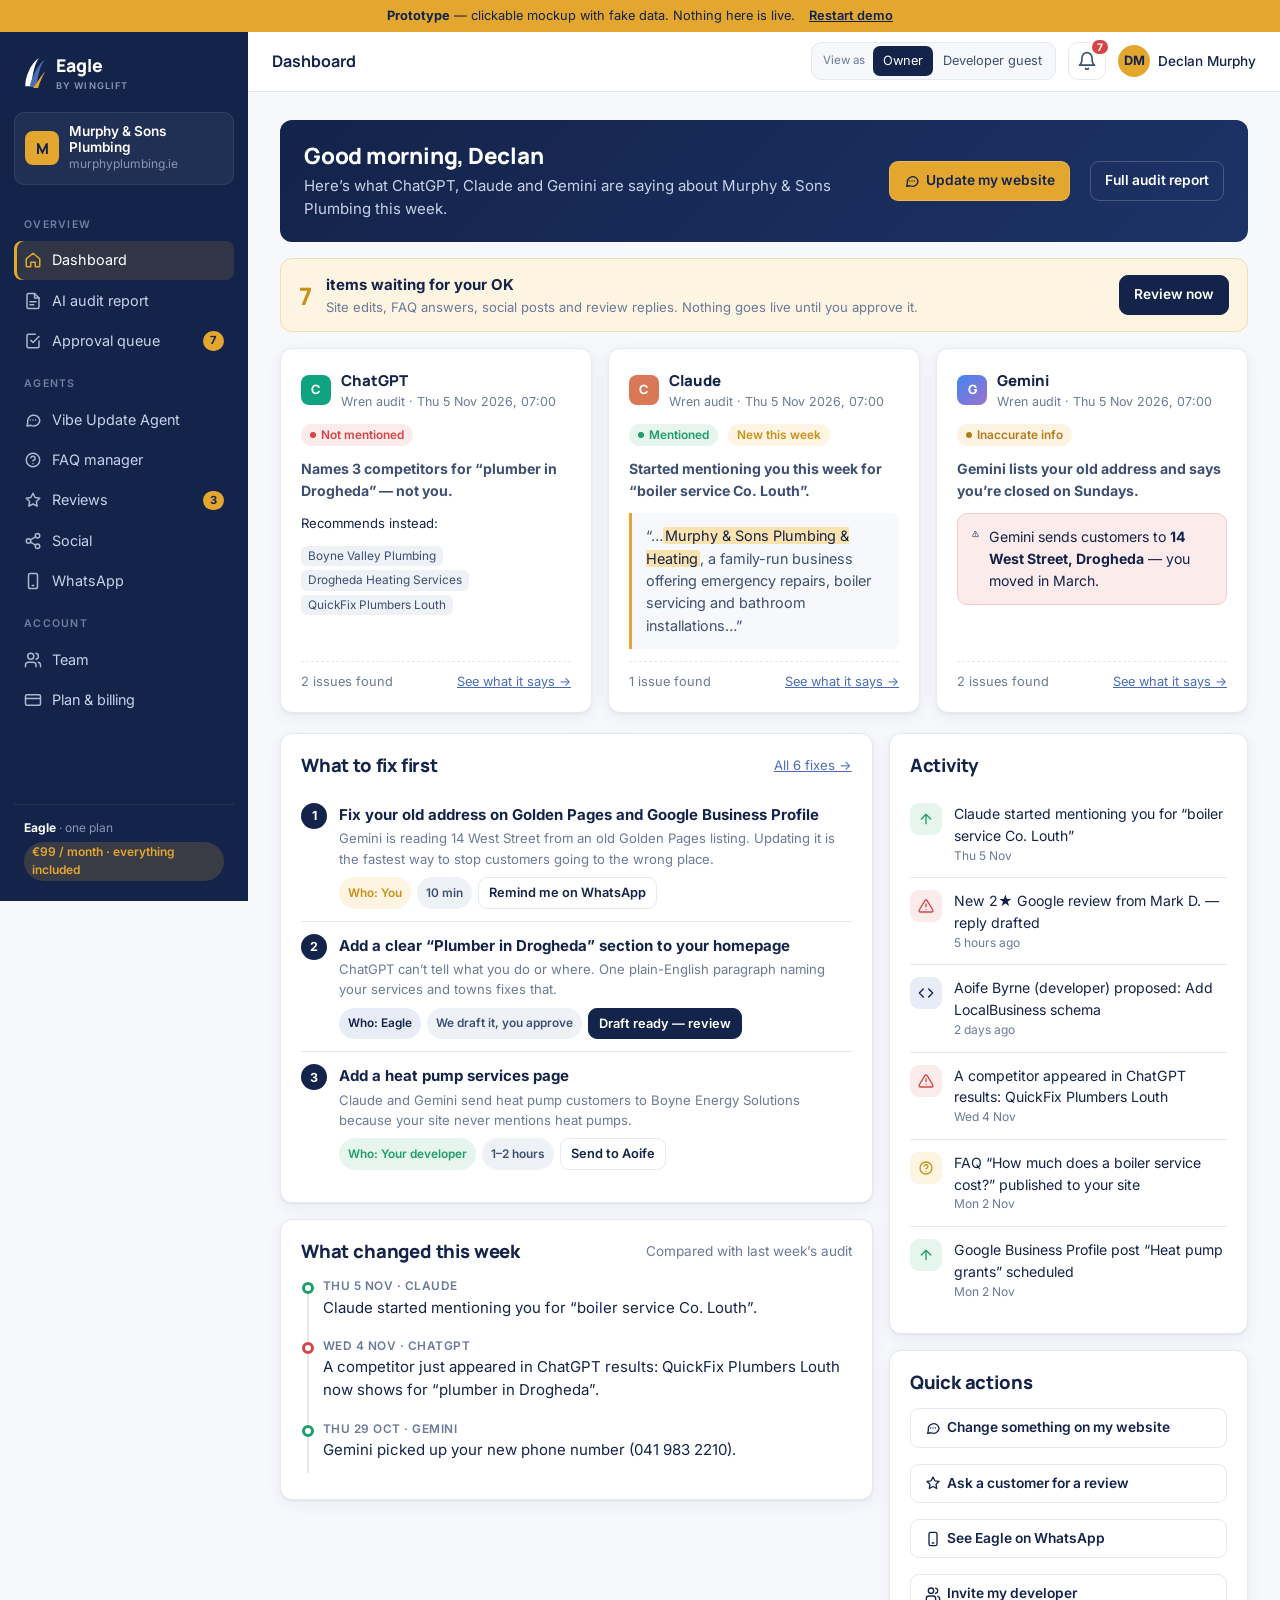
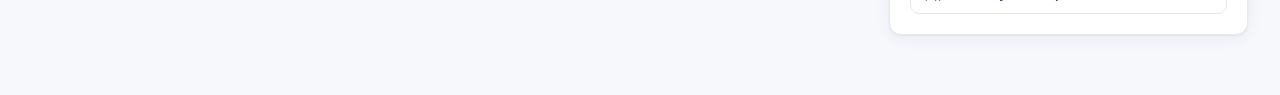
==== commit a2fd22f2: "Rename dashboard to Eagle by WingLift Co-Authored-By: Devin AI <158243242+devin-ai-integration[bot]@" ====
--- a/index.html
+++ b/index.html
@@ -3,9 +3,9 @@
 <head>
 <meta charset="UTF-8">
 <meta name="viewport" content="width=device-width, initial-scale=1.0">
-<title>WingLift Dashboard — Prototype</title>
+<title>Eagle by WingLift — Dashboard prototype</title>
 <meta name="robots" content="noindex, nofollow">
-<meta name="description" content="Clickable prototype of the WingLift business-owner dashboard. Fake data, no backend.">
+<meta name="description" content="Clickable prototype of the Eagle by WingLift business-owner dashboard. Fake data, no backend.">
 <link rel="preconnect" href="https://fonts.googleapis.com">
 <link rel="stylesheet" href="https://fonts.googleapis.com/css2?family=Inter:ital,wght@0,300;0,400;0,500;0,600;0,700;1,400&family=Manrope:wght@600;700;800&display=swap">
 <link rel="icon" href="data:,">
@@ -27,8 +27,8 @@
         <path d="M26 72 C26 72 34 60 44 46 C50 38 56 32 56 32 C56 32 50 40 46 50 C40 62 38 72 38 72 Z" fill="#E3A72F"/>
       </svg>
       <span>
-        <span class="brand-word">WingLift</span>
-        <span class="brand-tag">Get found by AI</span>
+        <span class="brand-word">Eagle</span>
+        <span class="brand-tag">by WingLift</span>
       </span>
     </a>
 
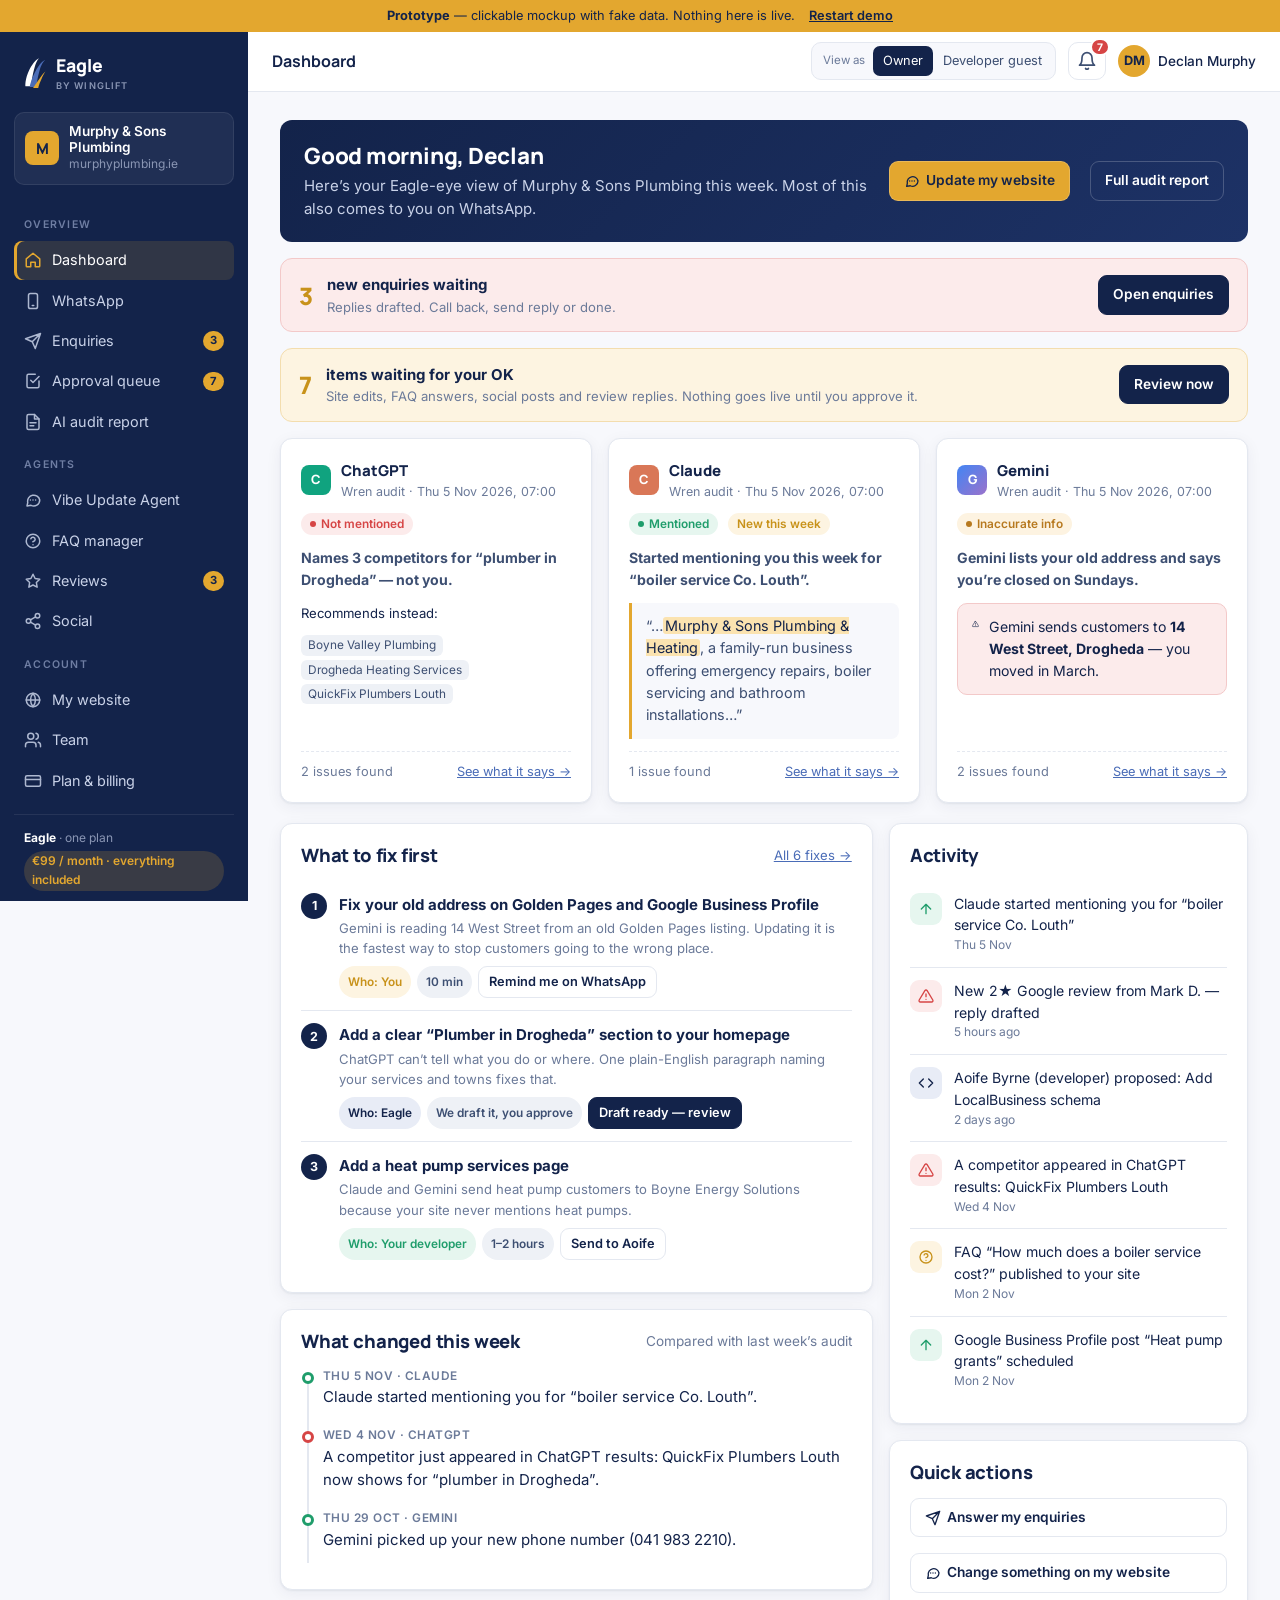
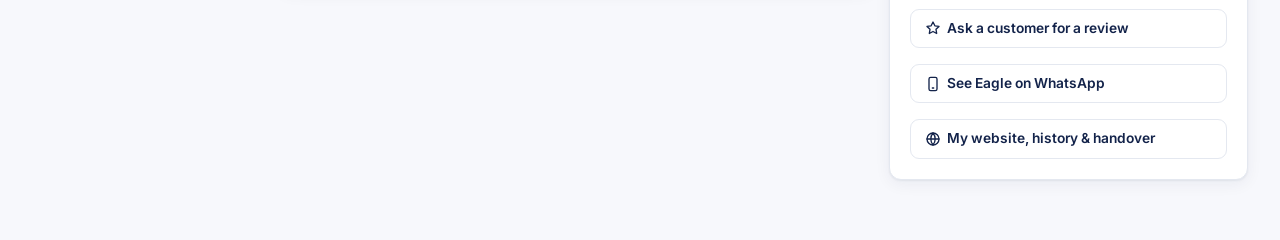
==== commit 81a54c57: "Dashboard: WhatsApp first, enquiries inbox, My website (preview, handover, history/restore), switch " ====
--- a/index.html
+++ b/index.html
@@ -9,7 +9,7 @@
 <link rel="preconnect" href="https://fonts.googleapis.com">
 <link rel="stylesheet" href="https://fonts.googleapis.com/css2?family=Inter:ital,wght@0,300;0,400;0,500;0,600;0,700;1,400&family=Manrope:wght@600;700;800&display=swap">
 <link rel="icon" href="data:,">
-<link rel="stylesheet" href="styles.css">
+<link rel="stylesheet" href="styles.css?v=eagle2">
 </head>
 <body>
 
@@ -74,7 +74,7 @@
 </div>
 <div class="toast-wrap" id="toasts" aria-live="polite"></div>
 
-<script src="data.js"></script>
-<script src="app.js"></script>
+<script src="data.js?v=eagle2"></script>
+<script src="app.js?v=eagle2"></script>
 </body>
 </html>
--- a/styles.css
+++ b/styles.css
@@ -415,6 +415,8 @@
 /* ── Team ── */
 .member { display: flex; align-items: center; gap: 12px; padding: 12px 0; }
 .member .av { width: 38px; height: 38px; border-radius: 50%; display: grid; place-items: center; font-weight: 700; color: #fff; flex-shrink: 0; }
+.member > div { min-width: 0; overflow-wrap: anywhere; }
+.member .chip { flex-shrink: 0; }
 .perm-tbl { width: 100%; border-collapse: collapse; font-size: .86rem; }
 .perm-tbl th, .perm-tbl td { padding: 9px 10px; border-bottom: 1px solid var(--border); text-align: left; }
 .perm-tbl th { font-size: .72rem; text-transform: uppercase; letter-spacing: .06em; color: var(--muted); }
@@ -475,7 +477,7 @@
 /* ── Responsive ── */
 @media (max-width: 1100px) {
   .g-3 { grid-template-columns: 1fr 1fr; }
-  .g-main, .chat-wrap { grid-template-columns: 1fr; }
+  .g-main, .chat-wrap { grid-template-columns: minmax(0, 1fr); }
   .role-label { display: none; }
 }
 @media (max-width: 860px) {
@@ -492,6 +494,10 @@
   .msg { max-width: 92%; }
 }
 @media (max-width: 560px) {
+  .perm-tbl th, .perm-tbl td { padding: 8px 6px; }
+  .card:has(table) { overflow-x: auto; }
+  .member { flex-wrap: wrap; }
   .topbar-title { display: none; }
   .role-switch button { padding: 5px 7px; font-size: .74rem; }
 }
+.grid > * { min-width: 0; }
